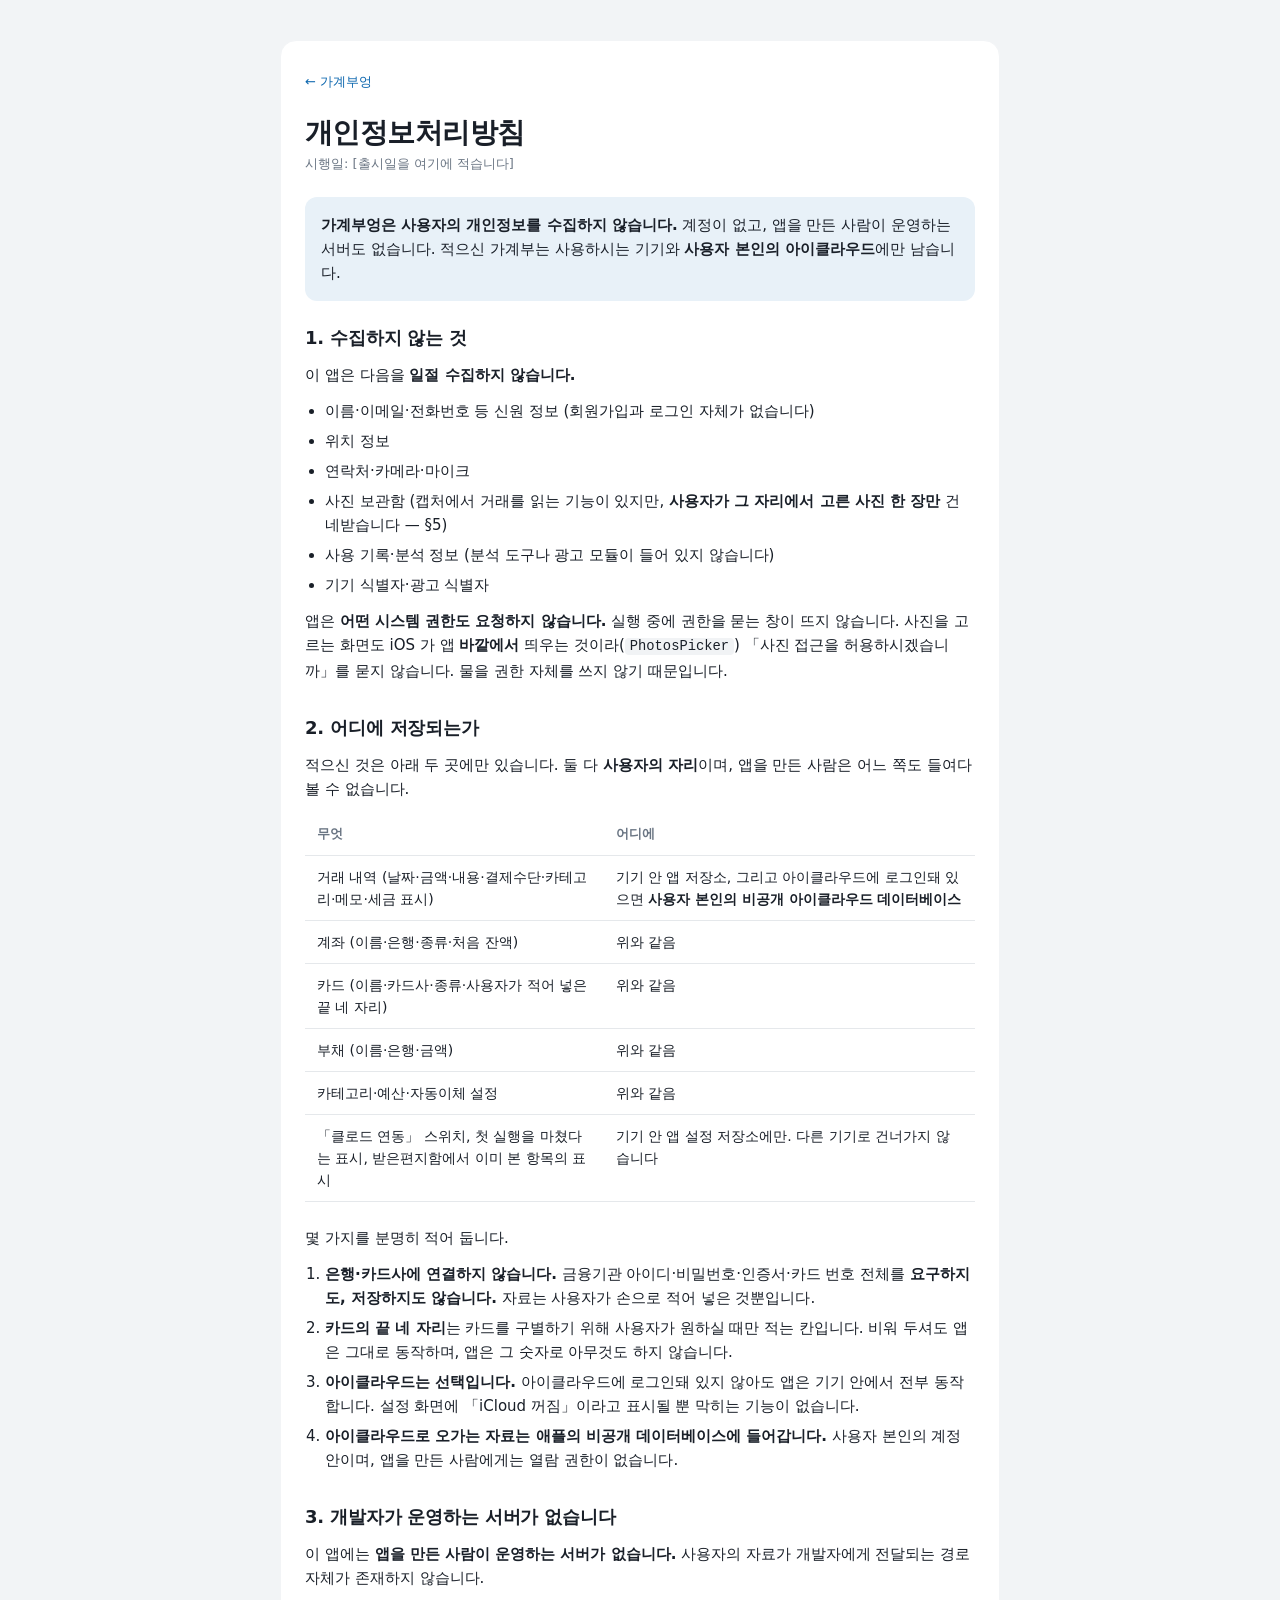
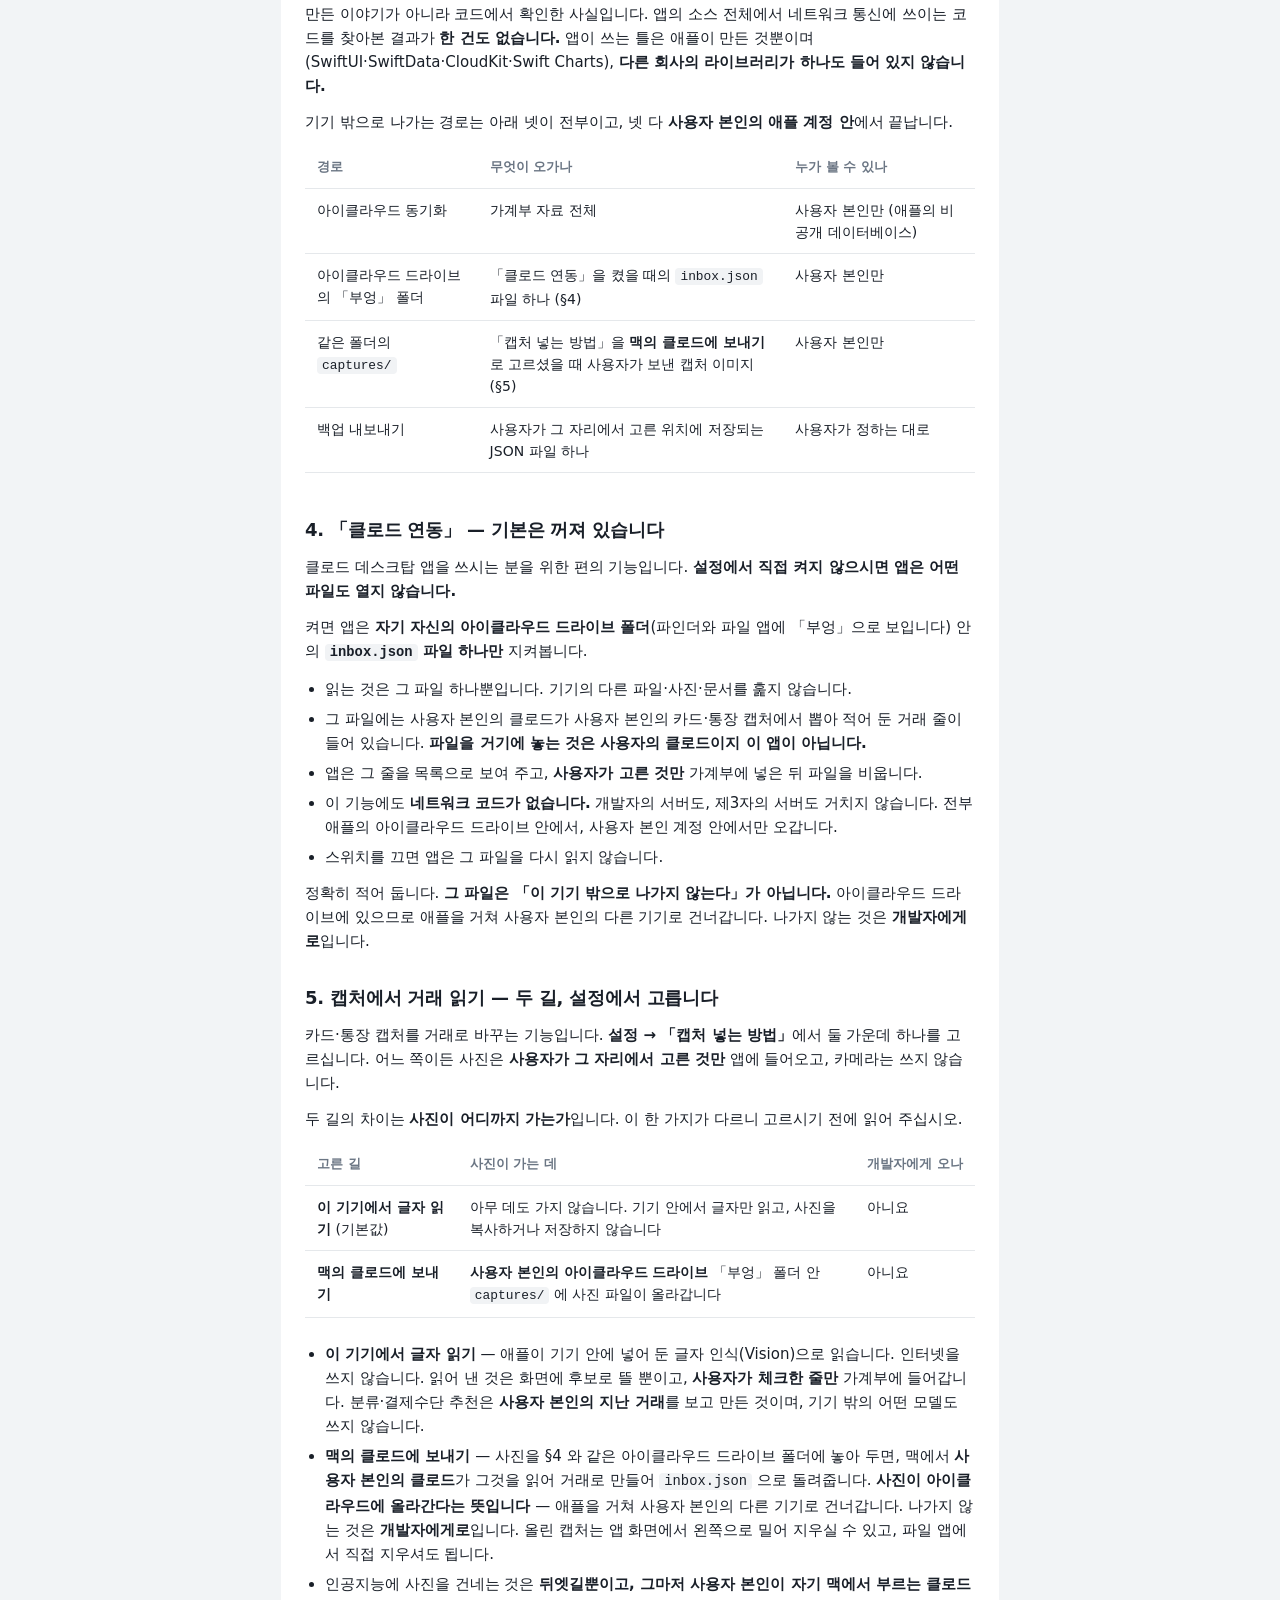
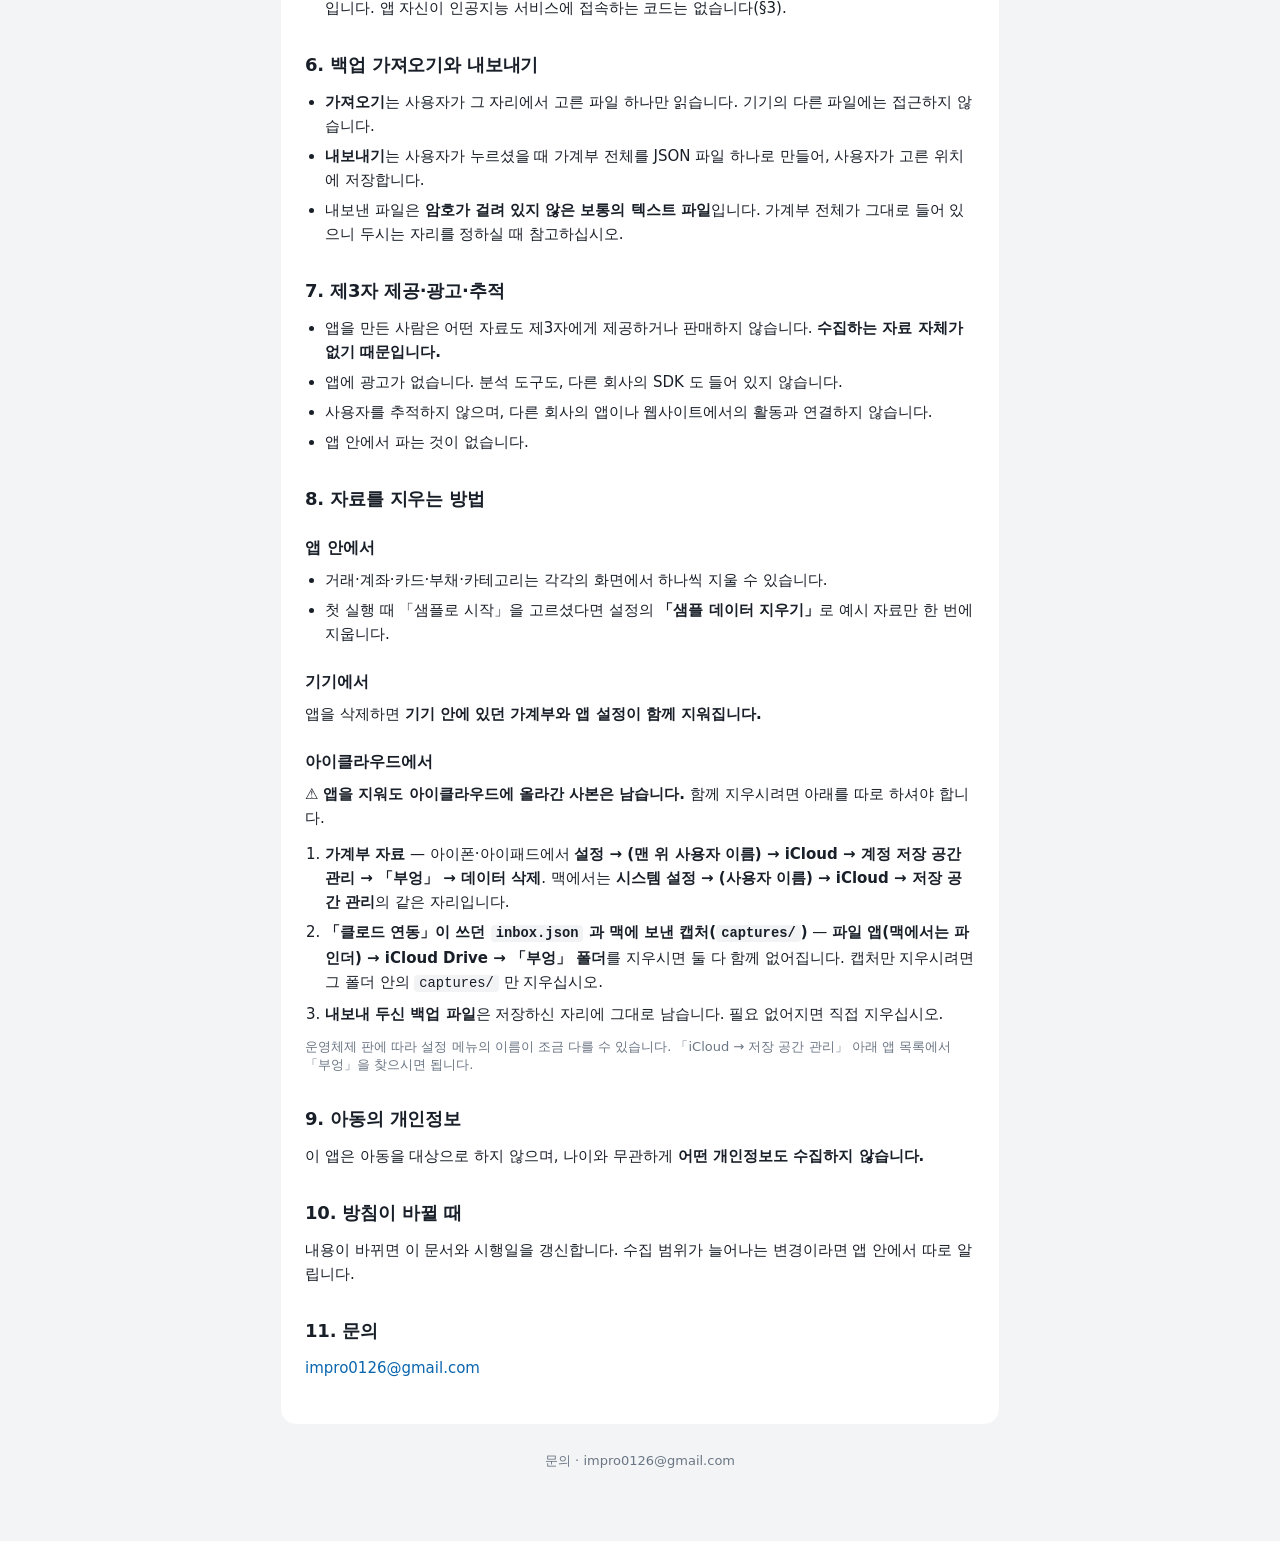
==== privacy.html @ d1806ceb "페이지 갱신" ====
<!DOCTYPE html>
<html lang="ko">
<head>
<meta charset="utf-8">
<meta name="viewport" content="width=device-width, initial-scale=1">
<title>개인정보처리방침 — 가계부엉</title>
<link rel="stylesheet" href="style.css">
</head>
<body>
<main>
  <p class="back"><a href="./">← 가계부엉</a></p>

  <h1>개인정보처리방침</h1>
  <p class="meta">시행일: [출시일을 여기에 적습니다]</p>

  <div class="callout">
    <strong>가계부엉은 사용자의 개인정보를 수집하지 않습니다.</strong>
    계정이 없고, 앱을 만든 사람이 운영하는 서버도 없습니다.
    적으신 가계부는 사용하시는 기기와 <strong>사용자 본인의 아이클라우드</strong>에만 남습니다.
  </div>

  <h2>1. 수집하지 않는 것</h2>
  <p>이 앱은 다음을 <strong>일절 수집하지 않습니다.</strong></p>
  <ul>
    <li>이름·이메일·전화번호 등 신원 정보 (회원가입과 로그인 자체가 없습니다)</li>
    <li>위치 정보</li>
    <li>연락처·카메라·마이크</li>
    <li>사진 보관함 (캡처에서 거래를 읽는 기능이 있지만, <strong>사용자가 그 자리에서 고른 사진 한 장만</strong> 건네받습니다 — §5)</li>
    <li>사용 기록·분석 정보 (분석 도구나 광고 모듈이 들어 있지 않습니다)</li>
    <li>기기 식별자·광고 식별자</li>
  </ul>
  <p>앱은 <strong>어떤 시스템 권한도 요청하지 않습니다.</strong> 실행 중에 권한을 묻는 창이 뜨지 않습니다.
     사진을 고르는 화면도 iOS 가 앱 <strong>바깥에서</strong> 띄우는 것이라(<code>PhotosPicker</code>)
     「사진 접근을 허용하시겠습니까」를 묻지 않습니다. 물을 권한 자체를 쓰지 않기 때문입니다.</p>

  <h2>2. 어디에 저장되는가</h2>
  <p>적으신 것은 아래 두 곳에만 있습니다. 둘 다 <strong>사용자의 자리</strong>이며,
     앱을 만든 사람은 어느 쪽도 들여다볼 수 없습니다.</p>
  <div class="table-wrap">
  <table>
    <thead><tr><th>무엇</th><th>어디에</th></tr></thead>
    <tbody>
      <tr><td>거래 내역 (날짜·금액·내용·결제수단·카테고리·메모·세금 표시)</td><td>기기 안 앱 저장소, 그리고 아이클라우드에 로그인돼 있으면 <strong>사용자 본인의 비공개 아이클라우드 데이터베이스</strong></td></tr>
      <tr><td>계좌 (이름·은행·종류·처음 잔액)</td><td>위와 같음</td></tr>
      <tr><td>카드 (이름·카드사·종류·사용자가 적어 넣은 끝 네 자리)</td><td>위와 같음</td></tr>
      <tr><td>부채 (이름·은행·금액)</td><td>위와 같음</td></tr>
      <tr><td>카테고리·예산·자동이체 설정</td><td>위와 같음</td></tr>
      <tr><td>「클로드 연동」 스위치, 첫 실행을 마쳤다는 표시, 받은편지함에서 이미 본 항목의 표시</td><td>기기 안 앱 설정 저장소에만. 다른 기기로 건너가지 않습니다</td></tr>
    </tbody>
  </table>
  </div>
  <p>몇 가지를 분명히 적어 둡니다.</p>
  <ol>
    <li><strong>은행·카드사에 연결하지 않습니다.</strong> 금융기관 아이디·비밀번호·인증서·카드 번호 전체를
        <strong>요구하지도, 저장하지도 않습니다.</strong> 자료는 사용자가 손으로 적어 넣은 것뿐입니다.</li>
    <li><strong>카드의 끝 네 자리</strong>는 카드를 구별하기 위해 사용자가 원하실 때만 적는 칸입니다.
        비워 두셔도 앱은 그대로 동작하며, 앱은 그 숫자로 아무것도 하지 않습니다.</li>
    <li><strong>아이클라우드는 선택입니다.</strong> 아이클라우드에 로그인돼 있지 않아도 앱은 기기 안에서
        전부 동작합니다. 설정 화면에 「iCloud 꺼짐」이라고 표시될 뿐 막히는 기능이 없습니다.</li>
    <li><strong>아이클라우드로 오가는 자료는 애플의 비공개 데이터베이스에 들어갑니다.</strong>
        사용자 본인의 계정 안이며, 앱을 만든 사람에게는 열람 권한이 없습니다.</li>
  </ol>

  <h2>3. 개발자가 운영하는 서버가 없습니다</h2>
  <p>이 앱에는 <strong>앱을 만든 사람이 운영하는 서버가 없습니다.</strong>
     사용자의 자료가 개발자에게 전달되는 경로 자체가 존재하지 않습니다.</p>
  <p>만든 이야기가 아니라 코드에서 확인한 사실입니다. 앱의 소스 전체에서 네트워크 통신에 쓰이는
     코드를 찾아본 결과가 <strong>한 건도 없습니다.</strong> 앱이 쓰는 틀은 애플이 만든 것뿐이며
     (SwiftUI·SwiftData·CloudKit·Swift Charts), <strong>다른 회사의 라이브러리가 하나도 들어 있지 않습니다.</strong></p>
  <p>기기 밖으로 나가는 경로는 아래 넷이 전부이고, 넷 다 <strong>사용자 본인의 애플 계정 안</strong>에서 끝납니다.</p>
  <div class="table-wrap">
  <table>
    <thead><tr><th>경로</th><th>무엇이 오가나</th><th>누가 볼 수 있나</th></tr></thead>
    <tbody>
      <tr><td>아이클라우드 동기화</td><td>가계부 자료 전체</td><td>사용자 본인만 (애플의 비공개 데이터베이스)</td></tr>
      <tr><td>아이클라우드 드라이브의 「부엉」 폴더</td><td>「클로드 연동」을 켰을 때의 <code>inbox.json</code> 파일 하나 (§4)</td><td>사용자 본인만</td></tr>
      <tr><td>같은 폴더의 <code>captures/</code></td><td>「캡처 넣는 방법」을 <strong>맥의 클로드에 보내기</strong>로 고르셨을 때 사용자가 보낸 캡처 이미지 (§5)</td><td>사용자 본인만</td></tr>
      <tr><td>백업 내보내기</td><td>사용자가 그 자리에서 고른 위치에 저장되는 JSON 파일 하나</td><td>사용자가 정하는 대로</td></tr>
    </tbody>
  </table>
  </div>

  <h2>4. 「클로드 연동」 — 기본은 꺼져 있습니다</h2>
  <p>클로드 데스크탑 앱을 쓰시는 분을 위한 편의 기능입니다.
     <strong>설정에서 직접 켜지 않으시면 앱은 어떤 파일도 열지 않습니다.</strong></p>
  <p>켜면 앱은 <strong>자기 자신의 아이클라우드 드라이브 폴더</strong>(파인더와 파일 앱에 「부엉」으로 보입니다)
     안의 <strong><code>inbox.json</code> 파일 하나만</strong> 지켜봅니다.</p>
  <ul>
    <li>읽는 것은 그 파일 하나뿐입니다. 기기의 다른 파일·사진·문서를 훑지 않습니다.</li>
    <li>그 파일에는 사용자 본인의 클로드가 사용자 본인의 카드·통장 캡처에서 뽑아 적어 둔 거래 줄이
        들어 있습니다. <strong>파일을 거기에 놓는 것은 사용자의 클로드이지 이 앱이 아닙니다.</strong></li>
    <li>앱은 그 줄을 목록으로 보여 주고, <strong>사용자가 고른 것만</strong> 가계부에 넣은 뒤 파일을 비웁니다.</li>
    <li>이 기능에도 <strong>네트워크 코드가 없습니다.</strong> 개발자의 서버도, 제3자의 서버도 거치지 않습니다.
        전부 애플의 아이클라우드 드라이브 안에서, 사용자 본인 계정 안에서만 오갑니다.</li>
    <li>스위치를 끄면 앱은 그 파일을 다시 읽지 않습니다.</li>
  </ul>
  <p>정확히 적어 둡니다. <strong>그 파일은 「이 기기 밖으로 나가지 않는다」가 아닙니다.</strong>
     아이클라우드 드라이브에 있으므로 애플을 거쳐 사용자 본인의 다른 기기로 건너갑니다.
     나가지 않는 것은 <strong>개발자에게로</strong>입니다.</p>

  <h2>5. 캡처에서 거래 읽기 — 두 길, 설정에서 고릅니다</h2>
  <p>카드·통장 캡처를 거래로 바꾸는 기능입니다. <strong>설정 → 「캡처 넣는 방법」</strong>에서
     둘 가운데 하나를 고르십니다. 어느 쪽이든 사진은 <strong>사용자가 그 자리에서 고른 것만</strong>
     앱에 들어오고, 카메라는 쓰지 않습니다.</p>
  <p>두 길의 차이는 <strong>사진이 어디까지 가는가</strong>입니다. 이 한 가지가 다르니 고르시기 전에 읽어 주십시오.</p>
  <div class="table-wrap">
  <table>
    <thead><tr><th>고른 길</th><th>사진이 가는 데</th><th>개발자에게 오나</th></tr></thead>
    <tbody>
      <tr><td><strong>이 기기에서 글자 읽기</strong> (기본값)</td><td>아무 데도 가지 않습니다. 기기 안에서 글자만 읽고, 사진을 복사하거나 저장하지 않습니다</td><td>아니요</td></tr>
      <tr><td><strong>맥의 클로드에 보내기</strong></td><td><strong>사용자 본인의 아이클라우드 드라이브</strong> 「부엉」 폴더 안 <code>captures/</code> 에 사진 파일이 올라갑니다</td><td>아니요</td></tr>
    </tbody>
  </table>
  </div>
  <ul>
    <li><strong>이 기기에서 글자 읽기</strong> — 애플이 기기 안에 넣어 둔 글자 인식(Vision)으로 읽습니다.
        인터넷을 쓰지 않습니다. 읽어 낸 것은 화면에 후보로 뜰 뿐이고, <strong>사용자가 체크한 줄만</strong>
        가계부에 들어갑니다. 분류·결제수단 추천은 <strong>사용자 본인의 지난 거래</strong>를 보고 만든 것이며,
        기기 밖의 어떤 모델도 쓰지 않습니다.</li>
    <li><strong>맥의 클로드에 보내기</strong> — 사진을 §4 와 같은 아이클라우드 드라이브 폴더에 놓아 두면,
        맥에서 <strong>사용자 본인의 클로드</strong>가 그것을 읽어 거래로 만들어 <code>inbox.json</code> 으로
        돌려줍니다. <strong>사진이 아이클라우드에 올라간다는 뜻입니다</strong> — 애플을 거쳐 사용자 본인의
        다른 기기로 건너갑니다. 나가지 않는 것은 <strong>개발자에게로</strong>입니다. 올린 캡처는 앱 화면에서
        왼쪽으로 밀어 지우실 수 있고, 파일 앱에서 직접 지우셔도 됩니다.</li>
    <li>인공지능에 사진을 건네는 것은 <strong>뒤엣길뿐이고, 그마저 사용자 본인이 자기 맥에서 부르는 클로드</strong>입니다.
        앱 자신이 인공지능 서비스에 접속하는 코드는 없습니다(§3).</li>
  </ul>

  <h2>6. 백업 가져오기와 내보내기</h2>
  <ul>
    <li><strong>가져오기</strong>는 사용자가 그 자리에서 고른 파일 하나만 읽습니다. 기기의 다른 파일에는 접근하지 않습니다.</li>
    <li><strong>내보내기</strong>는 사용자가 누르셨을 때 가계부 전체를 JSON 파일 하나로 만들어,
        사용자가 고른 위치에 저장합니다.</li>
    <li>내보낸 파일은 <strong>암호가 걸려 있지 않은 보통의 텍스트 파일</strong>입니다.
        가계부 전체가 그대로 들어 있으니 두시는 자리를 정하실 때 참고하십시오.</li>
  </ul>

  <h2>7. 제3자 제공·광고·추적</h2>
  <ul>
    <li>앱을 만든 사람은 어떤 자료도 제3자에게 제공하거나 판매하지 않습니다.
        <strong>수집하는 자료 자체가 없기 때문입니다.</strong></li>
    <li>앱에 광고가 없습니다. 분석 도구도, 다른 회사의 SDK 도 들어 있지 않습니다.</li>
    <li>사용자를 추적하지 않으며, 다른 회사의 앱이나 웹사이트에서의 활동과 연결하지 않습니다.</li>
    <li>앱 안에서 파는 것이 없습니다.</li>
  </ul>

  <h2>8. 자료를 지우는 방법</h2>

  <h3>앱 안에서</h3>
  <ul>
    <li>거래·계좌·카드·부채·카테고리는 각각의 화면에서 하나씩 지울 수 있습니다.</li>
    <li>첫 실행 때 「샘플로 시작」을 고르셨다면 설정의 <strong>「샘플 데이터 지우기」</strong>로
        예시 자료만 한 번에 지웁니다.</li>
  </ul>

  <h3>기기에서</h3>
  <p>앱을 삭제하면 <strong>기기 안에 있던 가계부와 앱 설정이 함께 지워집니다.</strong></p>

  <h3>아이클라우드에서</h3>
  <p>⚠️ <strong>앱을 지워도 아이클라우드에 올라간 사본은 남습니다.</strong>
     함께 지우시려면 아래를 따로 하셔야 합니다.</p>
  <ol>
    <li><strong>가계부 자료</strong> — 아이폰·아이패드에서 <strong>설정 → (맨 위 사용자 이름) → iCloud →
        계정 저장 공간 관리 → 「부엉」 → 데이터 삭제</strong>. 맥에서는 <strong>시스템 설정 → (사용자 이름)
        → iCloud → 저장 공간 관리</strong>의 같은 자리입니다.</li>
    <li><strong>「클로드 연동」이 쓰던 <code>inbox.json</code> 과 맥에 보낸 캡처(<code>captures/</code>)</strong> —
        <strong>파일 앱(맥에서는 파인더) → iCloud Drive → 「부엉」 폴더</strong>를 지우시면 둘 다 함께 없어집니다.
        캡처만 지우시려면 그 폴더 안의 <code>captures/</code> 만 지우십시오.</li>
    <li><strong>내보내 두신 백업 파일</strong>은 저장하신 자리에 그대로 남습니다. 필요 없어지면 직접 지우십시오.</li>
  </ol>
  <p class="meta">운영체제 판에 따라 설정 메뉴의 이름이 조금 다를 수 있습니다.
     「iCloud → 저장 공간 관리」 아래 앱 목록에서 「부엉」을 찾으시면 됩니다.</p>

  <h2>9. 아동의 개인정보</h2>
  <p>이 앱은 아동을 대상으로 하지 않으며, 나이와 무관하게 <strong>어떤 개인정보도 수집하지 않습니다.</strong></p>

  <h2>10. 방침이 바뀔 때</h2>
  <p>내용이 바뀌면 이 문서와 시행일을 갱신합니다. 수집 범위가 늘어나는 변경이라면 앱 안에서 따로 알립니다.</p>

  <h2>11. 문의</h2>
  <p><a href="mailto:impro0126@gmail.com">impro0126@gmail.com</a></p>
</main>
<footer>문의 · impro0126@gmail.com</footer>
</body>
</html>
---- style.css ----
/* 공통 디자인 시스템(루트 DESIGN.md)의 간격·모서리·글자 크기를 따른다.
   소리내어읽기의 `공개_웹페이지/style.css` 를 그대로 가져와 주조색만 바꿨다.

   ⚠️ 주조색은 앱 아이콘의 파랑(#0B66AE — 부엉이 눈에서 뽑은 값)이다.
   이 페이지는 앱의 얼굴이라 토스풍 파랑(#3182F6)을 쓰면 아이콘과 어긋난다.
   DESIGN.md 가 허용하는 예외이며, 소리내어읽기 페이지가 같은 까닭으로
   #3B5BDB 를 쓴다. 두 페이지의 색이 다른 것은 실수가 아니라 앱이 달라서다. */

:root {
  --primary: #0B66AE;
  --primary-container: #e8f1f8;
  --background: #f2f4f6;
  --surface: #ffffff;
  --on-surface: #191f28;
  --on-surface-variant: #6b7684;
  --border: #e5e8eb;
  --border-subtle: #f2f4f6;
}

* { box-sizing: border-box; }

body {
  margin: 0;
  padding: 40px 20px 80px;
  background: var(--background);
  color: var(--on-surface);
  font-family: Pretendard, -apple-system, BlinkMacSystemFont, system-ui,
               'Apple SD Gothic Neo', sans-serif;
  font-size: 15px;
  line-height: 24px;
  -webkit-text-size-adjust: 100%;
}

main {
  max-width: 720px;
  margin: 0 auto;
  background: var(--surface);
  border: 1px solid var(--border-subtle);
  border-radius: 16px;
  padding: 32px 24px;
}

h1 {
  font-size: 28px;
  font-weight: 700;
  line-height: 36px;
  letter-spacing: -0.02em;
  margin: 0 0 4px;
}

h2 {
  font-size: 18px;
  font-weight: 700;
  line-height: 26px;
  letter-spacing: -0.01em;
  margin: 32px 0 12px;
}

h3 {
  font-size: 16px;
  font-weight: 600;
  line-height: 24px;
  margin: 24px 0 8px;
}

p { margin: 0 0 12px; }
ul { margin: 0 0 12px; padding-left: 20px; }
ol { margin: 0 0 12px; padding-left: 20px; }
li { margin-bottom: 6px; }

a { color: var(--primary); text-decoration: none; }
a:hover { text-decoration: underline; }

.meta, .back {
  color: var(--on-surface-variant);
  font-size: 13px;
  line-height: 18px;
}
.meta { margin-bottom: 24px; }
.back { margin: 0 0 24px; }

.callout {
  background: var(--primary-container);
  border-radius: 12px;
  padding: 16px;
  margin-bottom: 8px;
}
/* 방침 첫머리의 한 줄 요약처럼 아래에 본문이 바로 붙는 자리가 있어 여백을 둔다. */
.callout + h2 { margin-top: 24px; }

.lead {
  font-size: 16px;
  color: var(--on-surface-variant);
  margin-bottom: 24px;
}

/* 표는 좁은 화면에서 넘칠 수 있어 가로로만 스크롤시킨다.
   부엉 방침은 표가 셋이라(§2·§3·§5) 이 감싸개를 반드시 씌운다. */
.table-wrap { overflow-x: auto; margin-bottom: 12px; }
table {
  width: 100%;
  border-collapse: collapse;
  font-size: 14px;
  line-height: 22px;
  margin-bottom: 12px;
}
th, td {
  text-align: left;
  padding: 10px 12px;
  border-bottom: 1px solid var(--border);
  vertical-align: top;
}
th {
  font-weight: 600;
  color: var(--on-surface-variant);
  font-size: 13px;
  white-space: nowrap;
}

.faq {
  border: 1px solid var(--border);
  border-radius: 12px;
  padding: 16px;
  margin-bottom: 12px;
}
.faq strong { display: block; margin-bottom: 6px; }
.faq p { margin: 0; color: var(--on-surface-variant); }
/* ⚠️ 위 `margin: 0` 때문에 문단이 둘 이상이면 서로 달라붙는다. 사이를 띄운다. */
.faq p + p,
.faq p + ol,
.faq p + ul { margin-top: 10px; }
.faq ol,
.faq ul { margin: 0; padding-left: 20px; color: var(--on-surface-variant); }
.faq ol + p,
.faq ul + p { margin-top: 10px; }
.faq li { margin-bottom: 6px; }
.faq code {
  background: var(--surface-variant, #f1f3f5);
  border-radius: 4px;
  padding: 1px 5px;
  font-size: 0.92em;
}

code {
  background: #f1f3f5;
  border-radius: 4px;
  padding: 1px 5px;
  font-size: 0.92em;
}

footer {
  max-width: 720px;
  margin: 24px auto 0;
  color: var(--on-surface-variant);
  font-size: 13px;
  text-align: center;
}

@media (max-width: 520px) {
  body { padding: 20px 12px 60px; }
  main { padding: 24px 16px; border-radius: 14px; }
  h1 { font-size: 24px; line-height: 32px; }
}
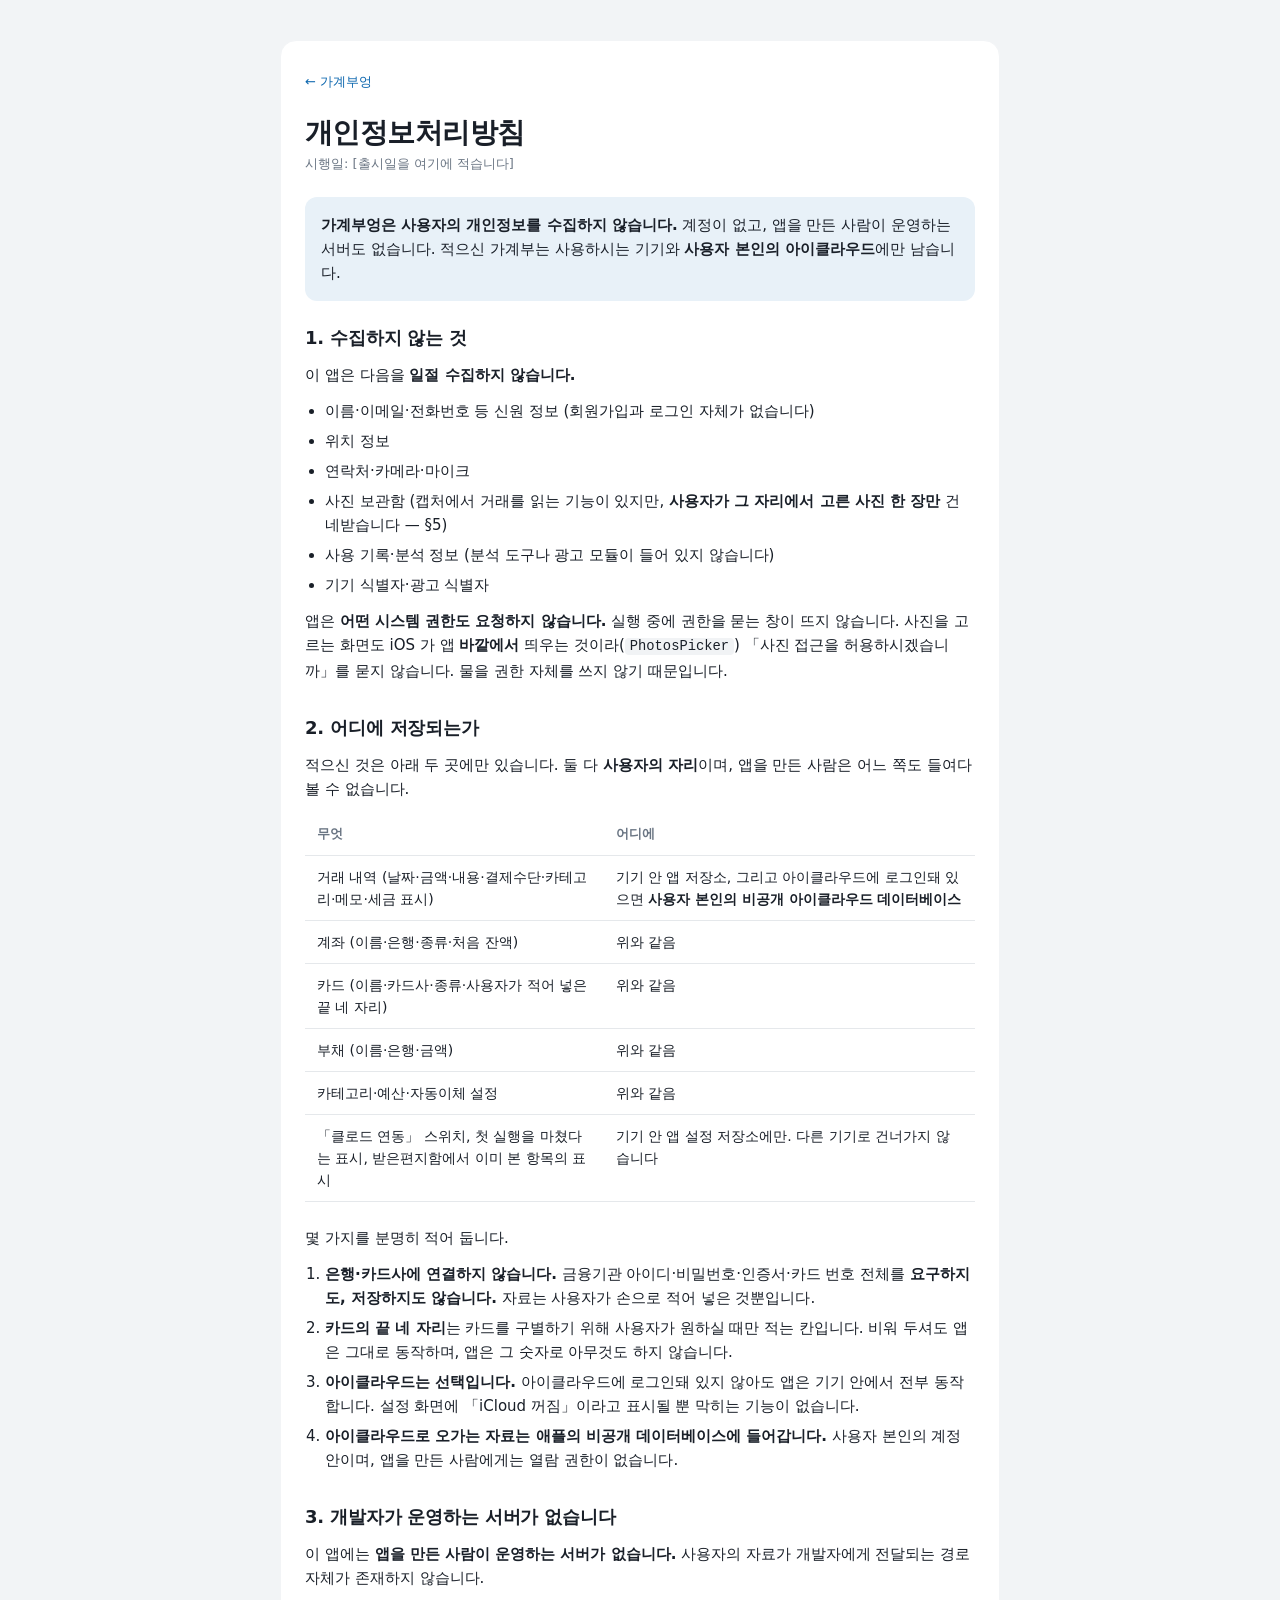
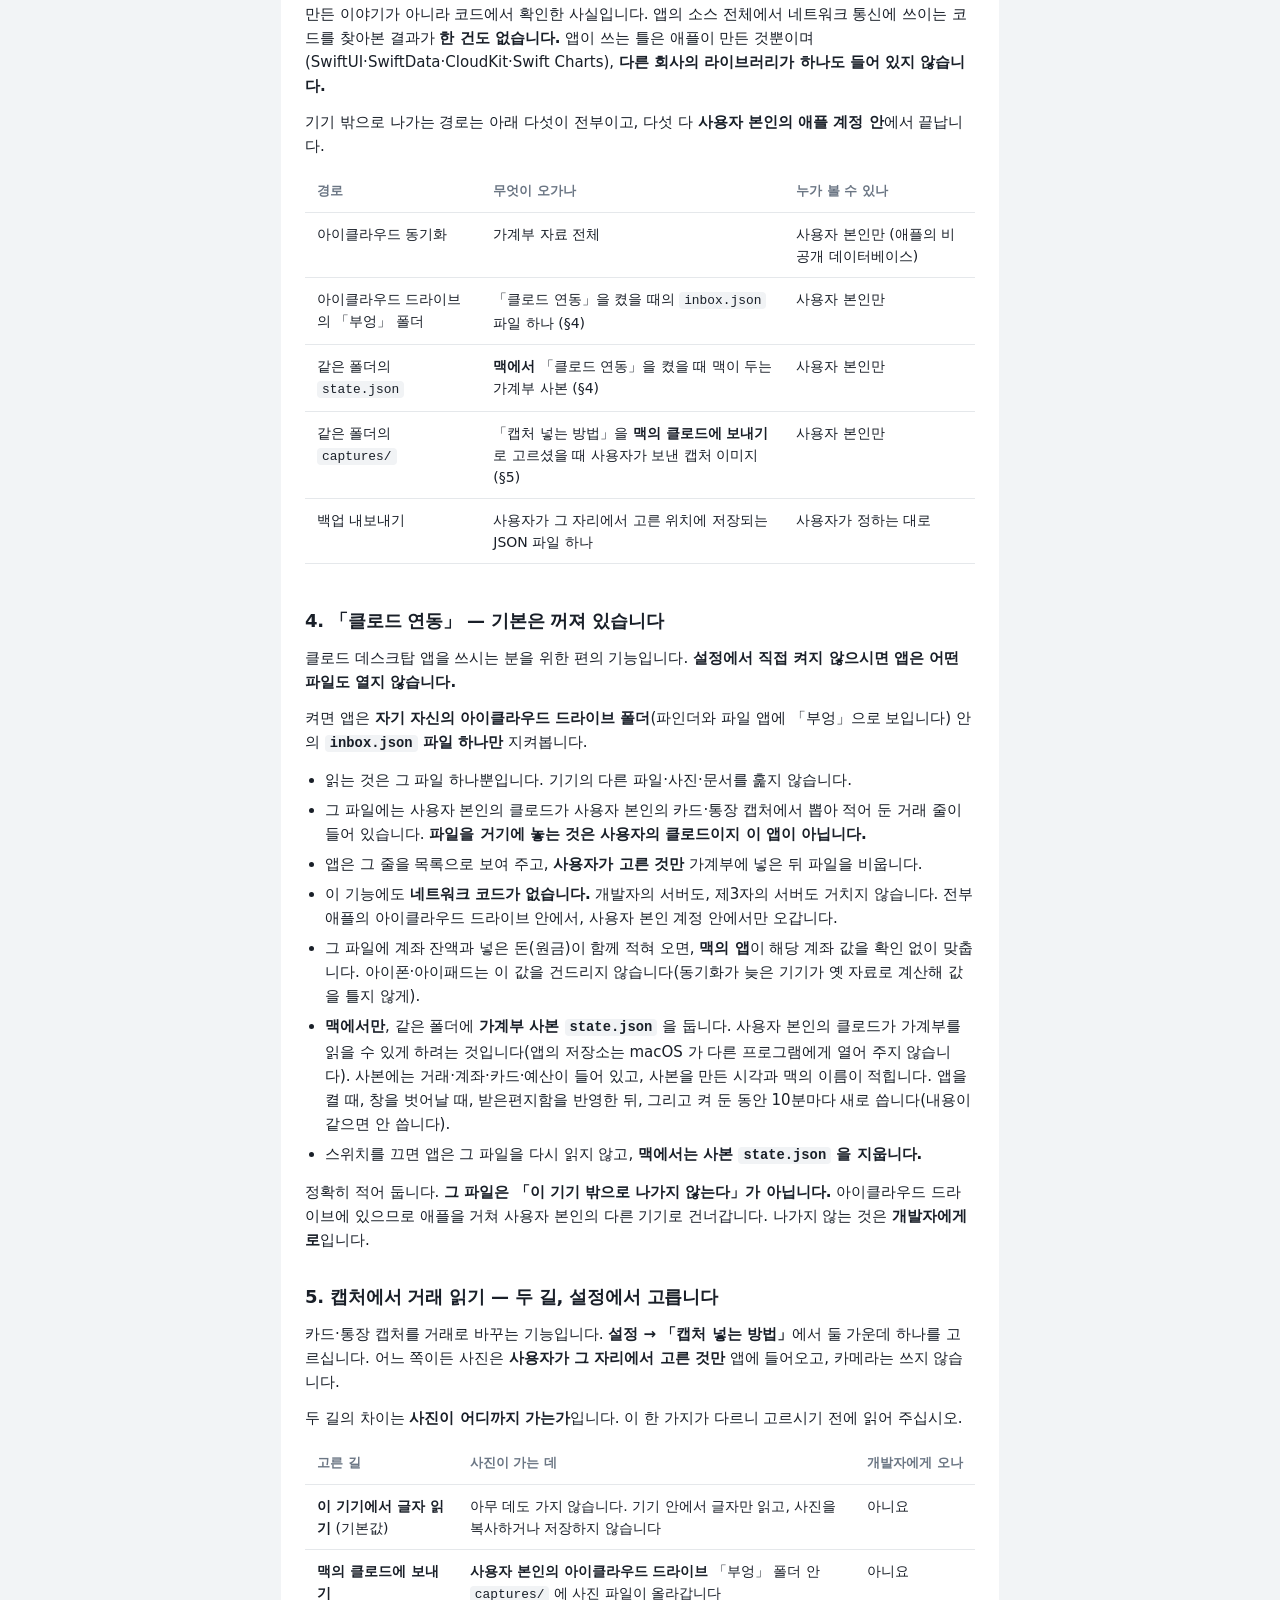
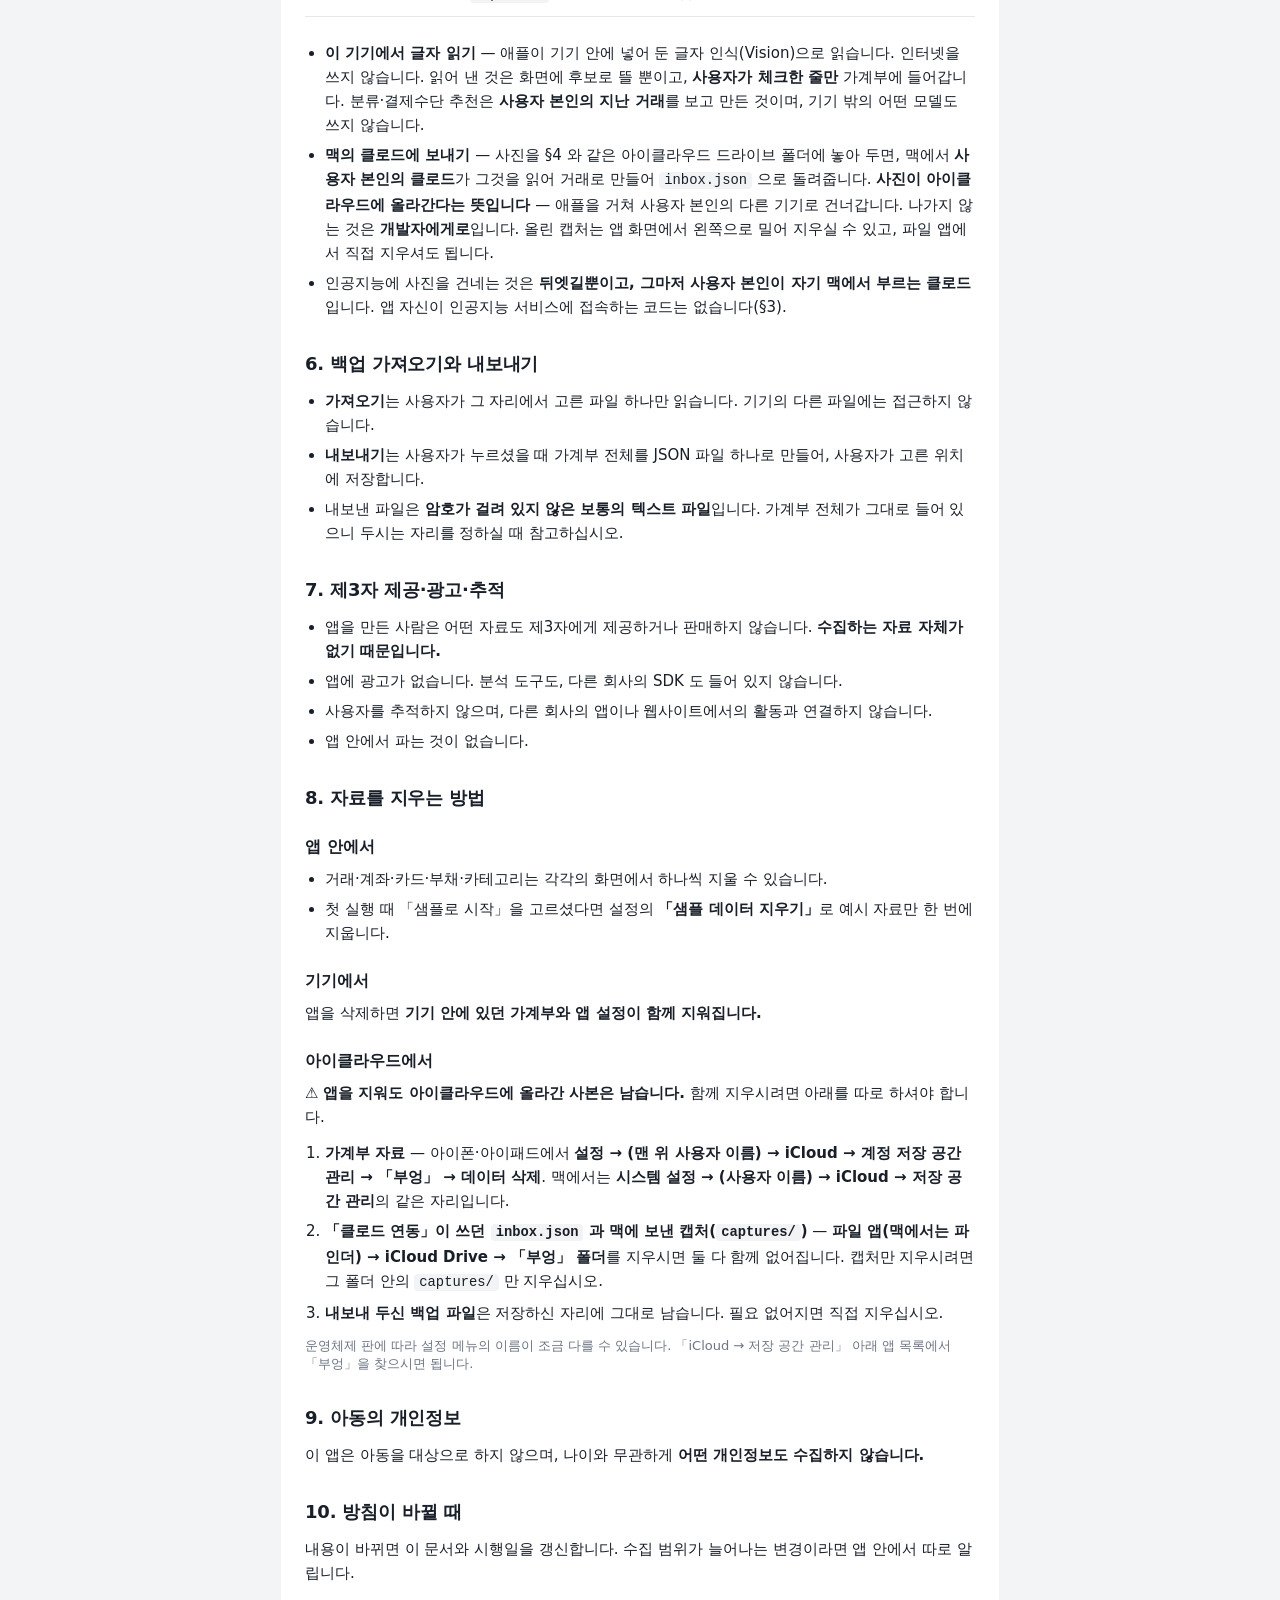
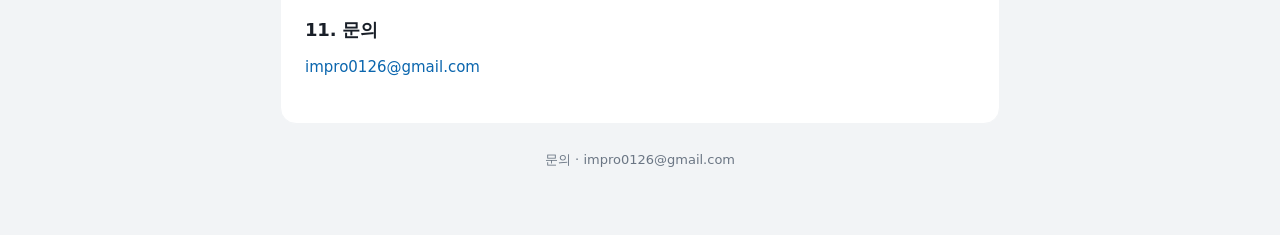
==== commit a36b3da3: "페이지 갱신" ====
--- a/privacy.html
+++ b/privacy.html
@@ -67,13 +67,14 @@
   <p>만든 이야기가 아니라 코드에서 확인한 사실입니다. 앱의 소스 전체에서 네트워크 통신에 쓰이는
      코드를 찾아본 결과가 <strong>한 건도 없습니다.</strong> 앱이 쓰는 틀은 애플이 만든 것뿐이며
      (SwiftUI·SwiftData·CloudKit·Swift Charts), <strong>다른 회사의 라이브러리가 하나도 들어 있지 않습니다.</strong></p>
-  <p>기기 밖으로 나가는 경로는 아래 넷이 전부이고, 넷 다 <strong>사용자 본인의 애플 계정 안</strong>에서 끝납니다.</p>
+  <p>기기 밖으로 나가는 경로는 아래 다섯이 전부이고, 다섯 다 <strong>사용자 본인의 애플 계정 안</strong>에서 끝납니다.</p>
   <div class="table-wrap">
   <table>
     <thead><tr><th>경로</th><th>무엇이 오가나</th><th>누가 볼 수 있나</th></tr></thead>
     <tbody>
       <tr><td>아이클라우드 동기화</td><td>가계부 자료 전체</td><td>사용자 본인만 (애플의 비공개 데이터베이스)</td></tr>
       <tr><td>아이클라우드 드라이브의 「부엉」 폴더</td><td>「클로드 연동」을 켰을 때의 <code>inbox.json</code> 파일 하나 (§4)</td><td>사용자 본인만</td></tr>
+      <tr><td>같은 폴더의 <code>state.json</code></td><td><strong>맥에서</strong> 「클로드 연동」을 켰을 때 맥이 두는 가계부 사본 (§4)</td><td>사용자 본인만</td></tr>
       <tr><td>같은 폴더의 <code>captures/</code></td><td>「캡처 넣는 방법」을 <strong>맥의 클로드에 보내기</strong>로 고르셨을 때 사용자가 보낸 캡처 이미지 (§5)</td><td>사용자 본인만</td></tr>
       <tr><td>백업 내보내기</td><td>사용자가 그 자리에서 고른 위치에 저장되는 JSON 파일 하나</td><td>사용자가 정하는 대로</td></tr>
     </tbody>
@@ -92,7 +93,13 @@
     <li>앱은 그 줄을 목록으로 보여 주고, <strong>사용자가 고른 것만</strong> 가계부에 넣은 뒤 파일을 비웁니다.</li>
     <li>이 기능에도 <strong>네트워크 코드가 없습니다.</strong> 개발자의 서버도, 제3자의 서버도 거치지 않습니다.
         전부 애플의 아이클라우드 드라이브 안에서, 사용자 본인 계정 안에서만 오갑니다.</li>
-    <li>스위치를 끄면 앱은 그 파일을 다시 읽지 않습니다.</li>
+    <li>그 파일에 계좌 잔액과 넣은 돈(원금)이 함께 적혀 오면, <strong>맥의 앱</strong>이 해당 계좌 값을 확인 없이 맞춥니다.
+        아이폰·아이패드는 이 값을 건드리지 않습니다(동기화가 늦은 기기가 옛 자료로 계산해 값을 틀지 않게).</li>
+    <li><strong>맥에서만</strong>, 같은 폴더에 <strong>가계부 사본 <code>state.json</code></strong> 을 둡니다.
+        사용자 본인의 클로드가 가계부를 읽을 수 있게 하려는 것입니다(앱의 저장소는 macOS 가 다른 프로그램에게 열어 주지 않습니다).
+        사본에는 거래·계좌·카드·예산이 들어 있고, 사본을 만든 시각과 맥의 이름이 적힙니다.
+        앱을 켤 때, 창을 벗어날 때, 받은편지함을 반영한 뒤, 그리고 켜 둔 동안 10분마다 새로 씁니다(내용이 같으면 안 씁니다).</li>
+    <li>스위치를 끄면 앱은 그 파일을 다시 읽지 않고, <strong>맥에서는 사본 <code>state.json</code> 을 지웁니다.</strong></li>
   </ul>
   <p>정확히 적어 둡니다. <strong>그 파일은 「이 기기 밖으로 나가지 않는다」가 아닙니다.</strong>
      아이클라우드 드라이브에 있으므로 애플을 거쳐 사용자 본인의 다른 기기로 건너갑니다.
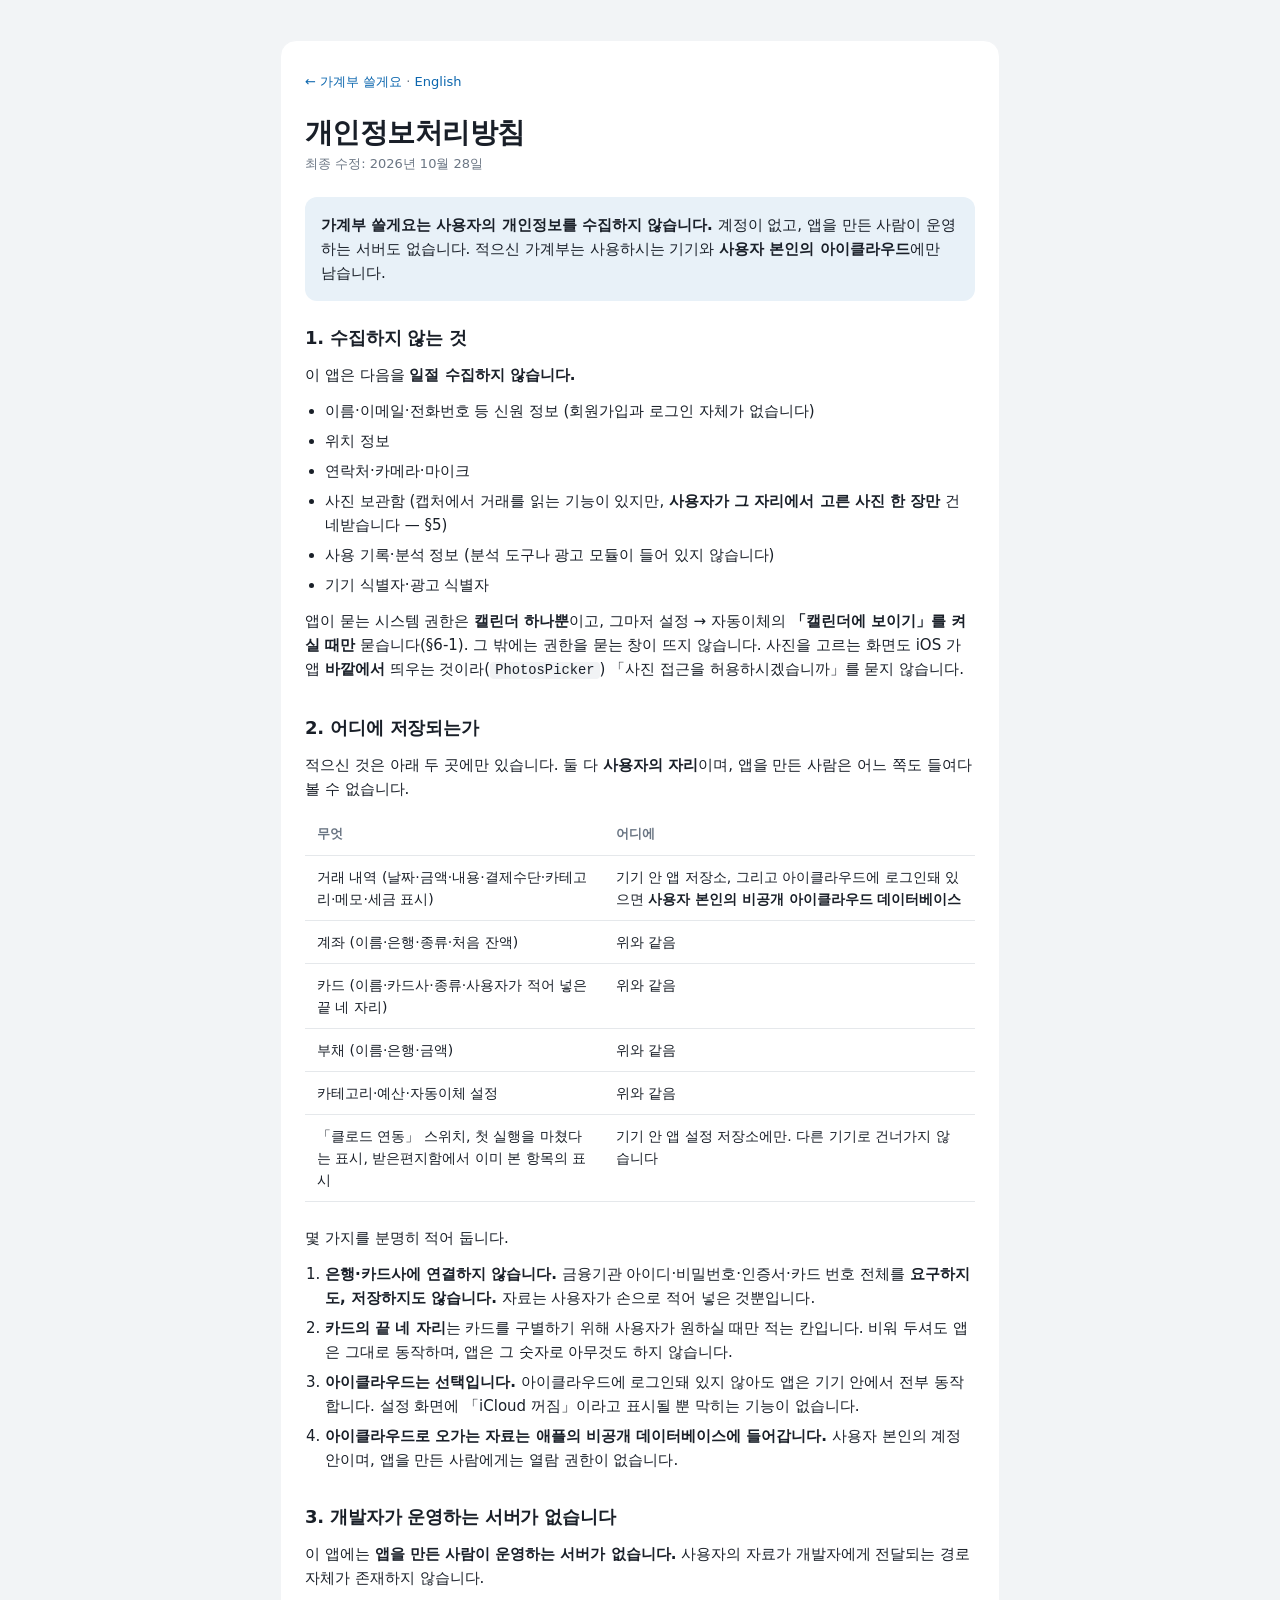
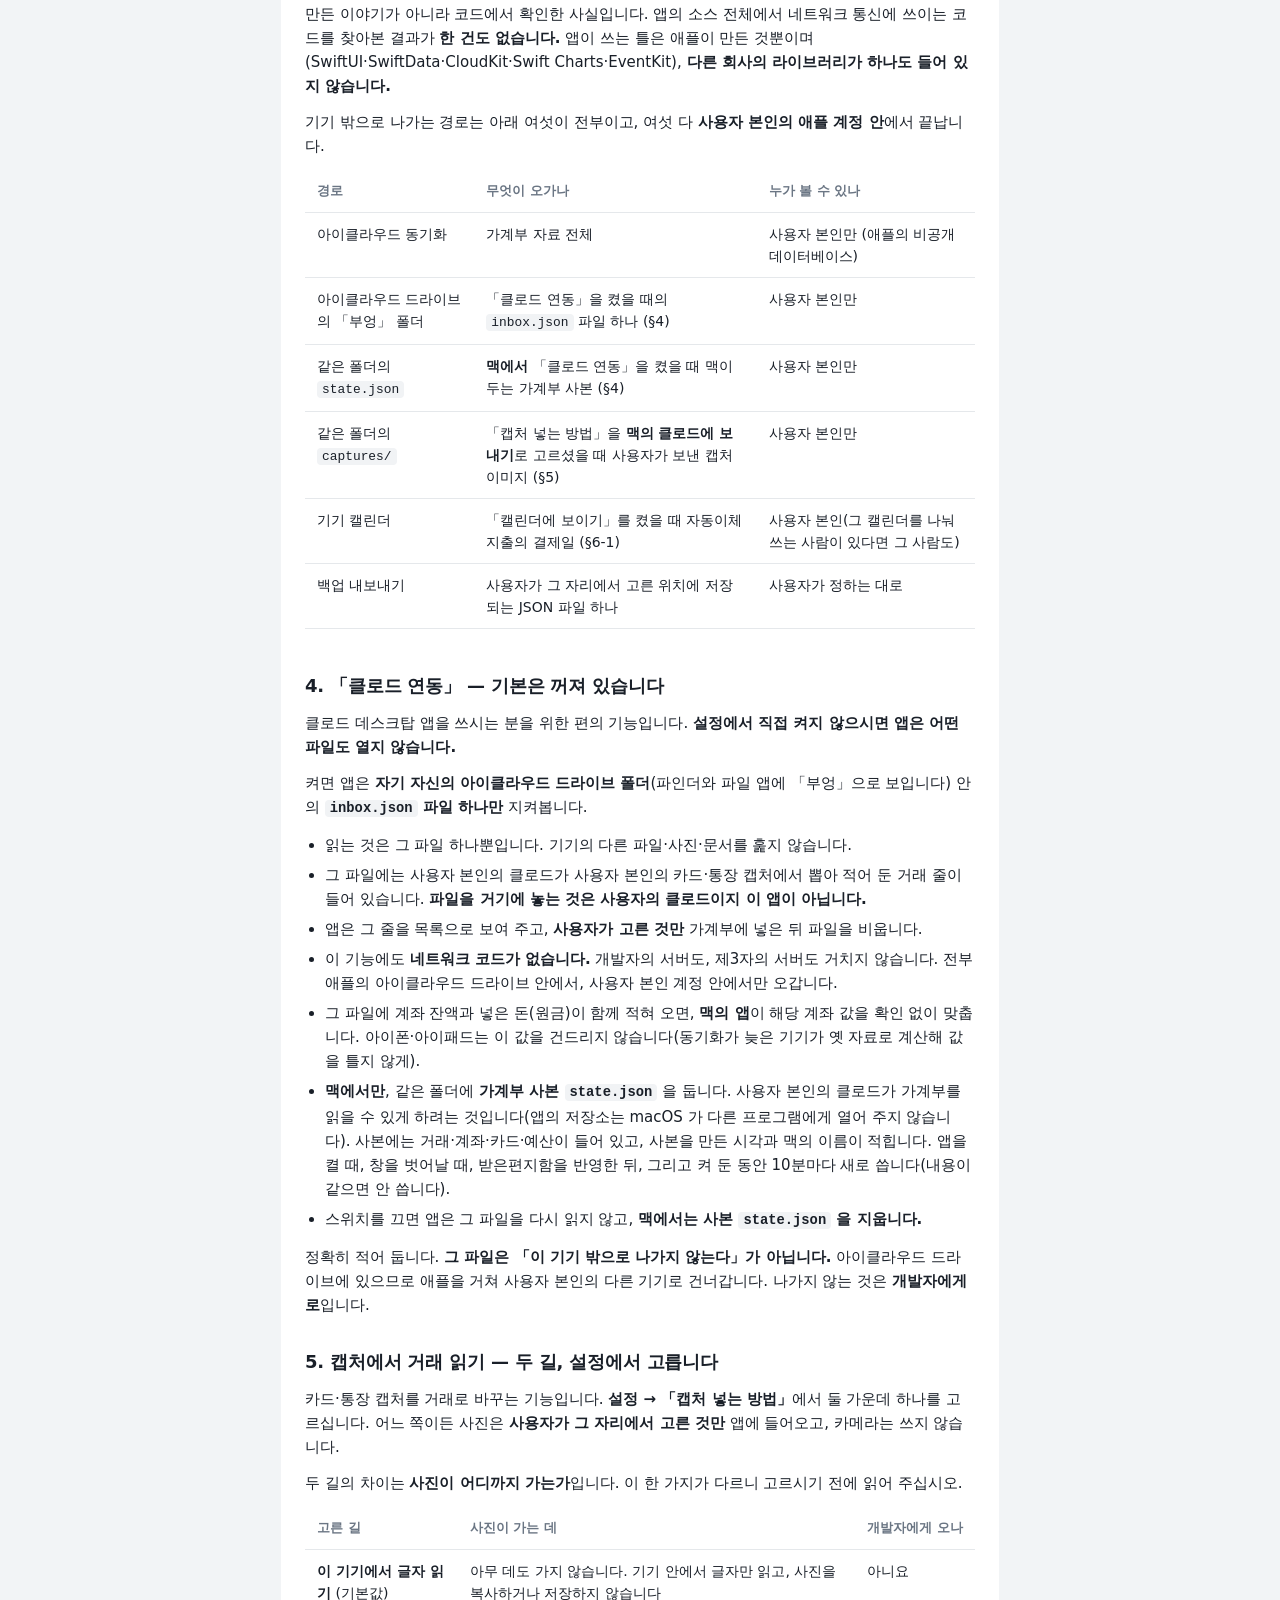
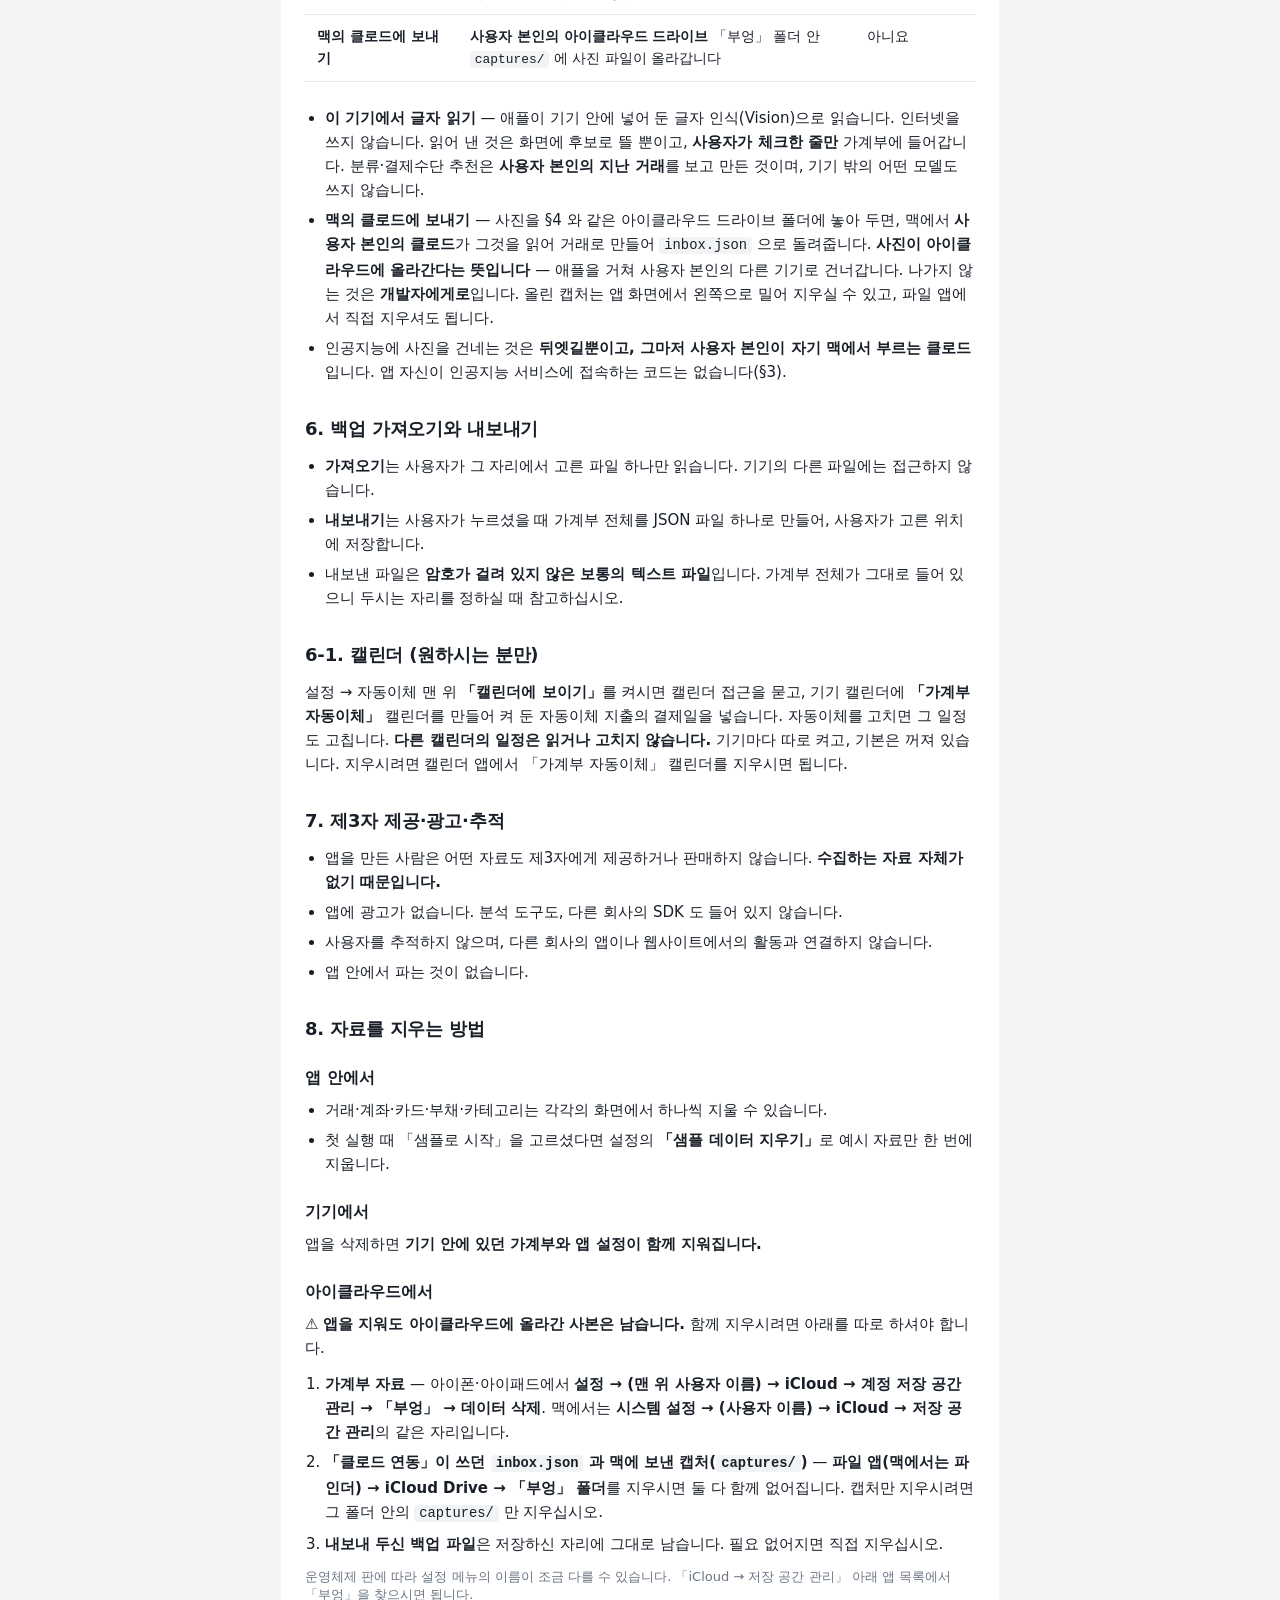
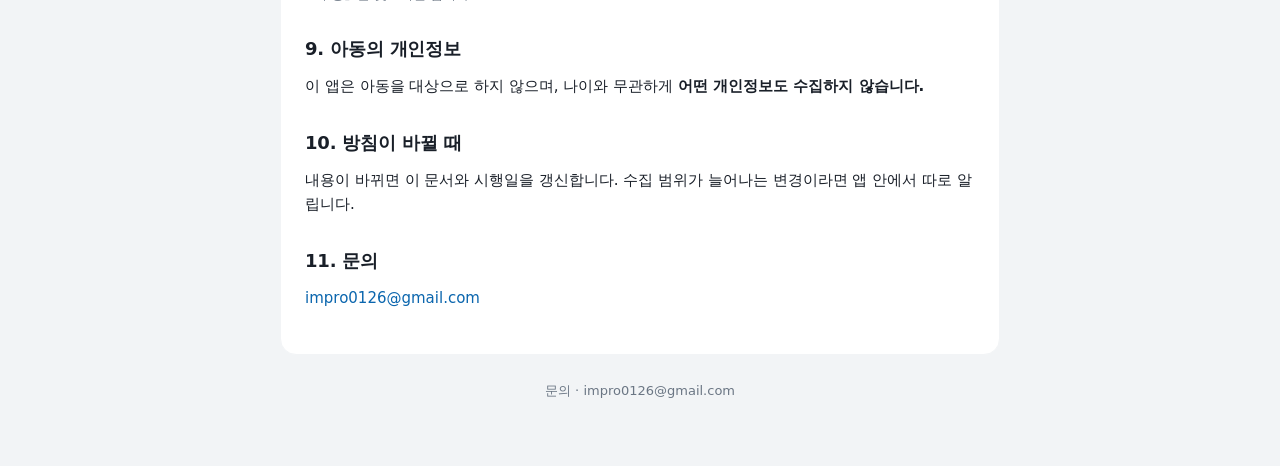
==== commit f10799d9: "페이지 갱신" ====
--- a/privacy.html
+++ b/privacy.html
@@ -3,18 +3,20 @@
 <head>
 <meta charset="utf-8">
 <meta name="viewport" content="width=device-width, initial-scale=1">
-<title>개인정보처리방침 — 가계부엉</title>
+<title>개인정보처리방침 — 가계부 쓸게요</title>
+<link rel="alternate" hreflang="ko" href="https://impro0126-pixel.github.io/gagyebueong/privacy.html">
+<link rel="alternate" hreflang="en" href="https://impro0126-pixel.github.io/gagyebueong/en/privacy.html">
 <link rel="stylesheet" href="style.css">
 </head>
 <body>
 <main>
-  <p class="back"><a href="./">← 가계부엉</a></p>
+  <p class="back"><a href="./">← 가계부 쓸게요</a> · <a href="en/privacy.html" lang="en">English</a></p>
 
   <h1>개인정보처리방침</h1>
-  <p class="meta">시행일: [출시일을 여기에 적습니다]</p>
+  <p class="meta">최종 수정: 2026년 10월 28일</p>
 
   <div class="callout">
-    <strong>가계부엉은 사용자의 개인정보를 수집하지 않습니다.</strong>
+    <strong>가계부 쓸게요는 사용자의 개인정보를 수집하지 않습니다.</strong>
     계정이 없고, 앱을 만든 사람이 운영하는 서버도 없습니다.
     적으신 가계부는 사용하시는 기기와 <strong>사용자 본인의 아이클라우드</strong>에만 남습니다.
   </div>
@@ -29,9 +31,10 @@
     <li>사용 기록·분석 정보 (분석 도구나 광고 모듈이 들어 있지 않습니다)</li>
     <li>기기 식별자·광고 식별자</li>
   </ul>
-  <p>앱은 <strong>어떤 시스템 권한도 요청하지 않습니다.</strong> 실행 중에 권한을 묻는 창이 뜨지 않습니다.
+  <p>앱이 묻는 시스템 권한은 <strong>캘린더 하나뿐</strong>이고, 그마저 설정 → 자동이체의 <strong>「캘린더에 보이기」를
+     켜실 때만</strong> 묻습니다(§6-1). 그 밖에는 권한을 묻는 창이 뜨지 않습니다.
      사진을 고르는 화면도 iOS 가 앱 <strong>바깥에서</strong> 띄우는 것이라(<code>PhotosPicker</code>)
-     「사진 접근을 허용하시겠습니까」를 묻지 않습니다. 물을 권한 자체를 쓰지 않기 때문입니다.</p>
+     「사진 접근을 허용하시겠습니까」를 묻지 않습니다.</p>
 
   <h2>2. 어디에 저장되는가</h2>
   <p>적으신 것은 아래 두 곳에만 있습니다. 둘 다 <strong>사용자의 자리</strong>이며,
@@ -66,8 +69,8 @@
      사용자의 자료가 개발자에게 전달되는 경로 자체가 존재하지 않습니다.</p>
   <p>만든 이야기가 아니라 코드에서 확인한 사실입니다. 앱의 소스 전체에서 네트워크 통신에 쓰이는
      코드를 찾아본 결과가 <strong>한 건도 없습니다.</strong> 앱이 쓰는 틀은 애플이 만든 것뿐이며
-     (SwiftUI·SwiftData·CloudKit·Swift Charts), <strong>다른 회사의 라이브러리가 하나도 들어 있지 않습니다.</strong></p>
-  <p>기기 밖으로 나가는 경로는 아래 다섯이 전부이고, 다섯 다 <strong>사용자 본인의 애플 계정 안</strong>에서 끝납니다.</p>
+     (SwiftUI·SwiftData·CloudKit·Swift Charts·EventKit), <strong>다른 회사의 라이브러리가 하나도 들어 있지 않습니다.</strong></p>
+  <p>기기 밖으로 나가는 경로는 아래 여섯이 전부이고, 여섯 다 <strong>사용자 본인의 애플 계정 안</strong>에서 끝납니다.</p>
   <div class="table-wrap">
   <table>
     <thead><tr><th>경로</th><th>무엇이 오가나</th><th>누가 볼 수 있나</th></tr></thead>
@@ -76,6 +79,7 @@
       <tr><td>아이클라우드 드라이브의 「부엉」 폴더</td><td>「클로드 연동」을 켰을 때의 <code>inbox.json</code> 파일 하나 (§4)</td><td>사용자 본인만</td></tr>
       <tr><td>같은 폴더의 <code>state.json</code></td><td><strong>맥에서</strong> 「클로드 연동」을 켰을 때 맥이 두는 가계부 사본 (§4)</td><td>사용자 본인만</td></tr>
       <tr><td>같은 폴더의 <code>captures/</code></td><td>「캡처 넣는 방법」을 <strong>맥의 클로드에 보내기</strong>로 고르셨을 때 사용자가 보낸 캡처 이미지 (§5)</td><td>사용자 본인만</td></tr>
+      <tr><td>기기 캘린더</td><td>「캘린더에 보이기」를 켰을 때 자동이체 지출의 결제일 (§6-1)</td><td>사용자 본인(그 캘린더를 나눠 쓰는 사람이 있다면 그 사람도)</td></tr>
       <tr><td>백업 내보내기</td><td>사용자가 그 자리에서 고른 위치에 저장되는 JSON 파일 하나</td><td>사용자가 정하는 대로</td></tr>
     </tbody>
   </table>
@@ -141,6 +145,12 @@
     <li>내보낸 파일은 <strong>암호가 걸려 있지 않은 보통의 텍스트 파일</strong>입니다.
         가계부 전체가 그대로 들어 있으니 두시는 자리를 정하실 때 참고하십시오.</li>
   </ul>
+
+  <h2>6-1. 캘린더 (원하시는 분만)</h2>
+  <p>설정 → 자동이체 맨 위 <strong>「캘린더에 보이기」</strong>를 켜시면 캘린더 접근을 묻고, 기기 캘린더에
+     <strong>「가계부 자동이체」</strong> 캘린더를 만들어 켜 둔 자동이체 지출의 결제일을 넣습니다. 자동이체를 고치면 그 일정도 고칩니다.
+     <strong>다른 캘린더의 일정은 읽거나 고치지 않습니다.</strong> 기기마다 따로 켜고, 기본은 꺼져 있습니다.
+     지우시려면 캘린더 앱에서 「가계부 자동이체」 캘린더를 지우시면 됩니다.</p>
 
   <h2>7. 제3자 제공·광고·추적</h2>
   <ul>
--- a/style.css
+++ b/style.css
@@ -148,6 +148,19 @@
   font-size: 0.92em;
 }
 
+/* 앱스토어로 가는 단추. 애플 공식 배지 그림은 안 쓴다 — 받아 둔 그림이 없고,
+   글자 단추면 색이 페이지 주조색을 따라간다. */
+.store-button {
+  display: inline-block;
+  background: var(--primary);
+  color: #fff;
+  font-weight: 600;
+  border-radius: 12px;
+  padding: 12px 20px;
+  margin-bottom: 8px;
+}
+.store-button:hover { text-decoration: none; opacity: 0.9; }
+
 footer {
   max-width: 720px;
   margin: 24px auto 0;
